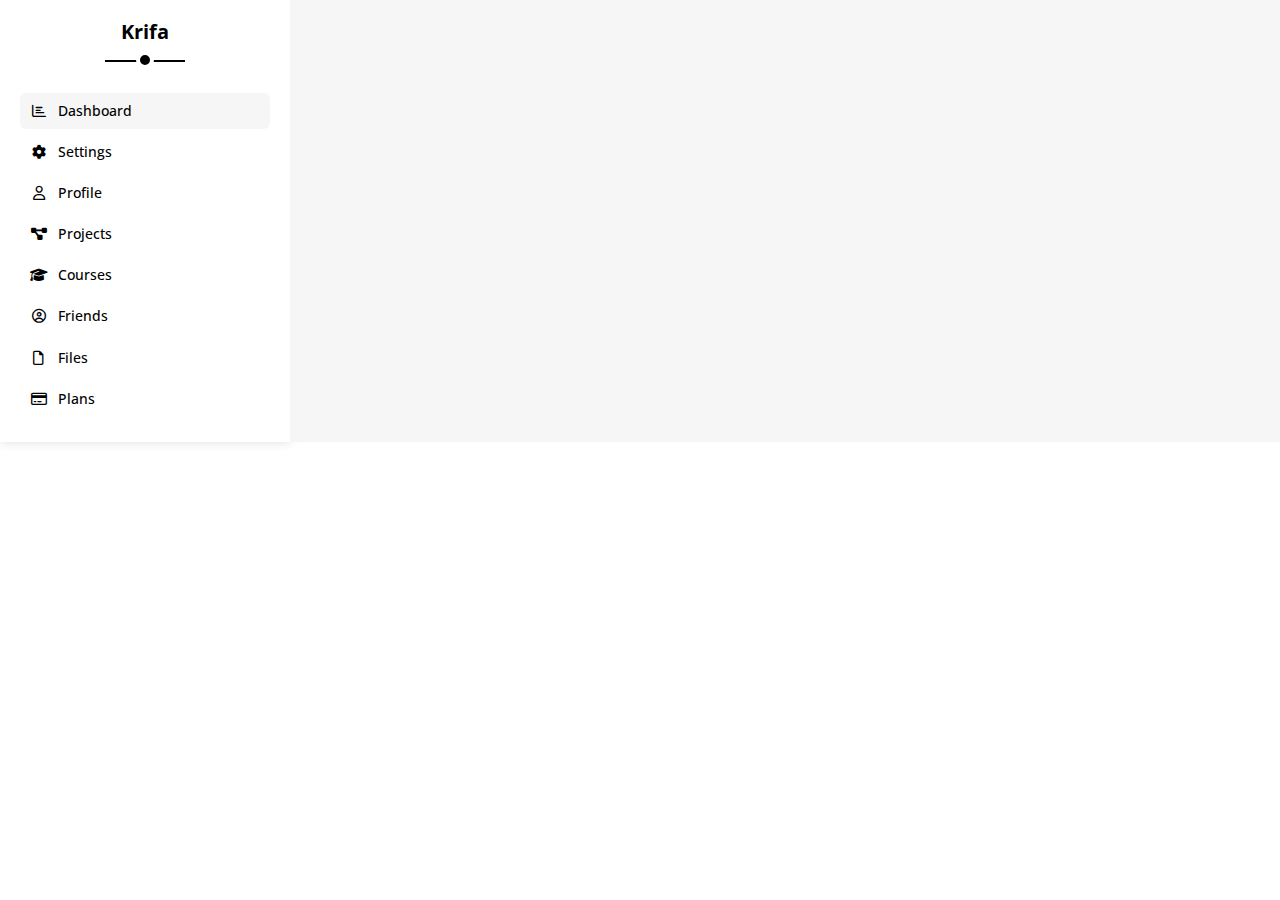
==== index.html @ f032ce1c "First section: sidebar" ====
<!DOCTYPE html>
<html lang="en">
  <head>
    <meta charset="UTF-8" />
    <meta name="viewport" content="width=device-width, initial-scale=1.0" />
    <title>Dashboard</title>
    <link rel="stylesheet" href="Styles/all.min.css" />
    <link rel="stylesheet" href="Styles/normalize.css" />
    <link rel="stylesheet" href="Styles/dashboard.css" />
    <link rel="preconnect" href="https://fonts.googleapis.com" />
    <link rel="preconnect" href="https://fonts.gstatic.com" crossorigin />
    <link
      href="https://fonts.googleapis.com/css2?family=Open+Sans:ital,wght@0,300..800;1,300..800&display=swap"
      rel="stylesheet"
    />
  </head>
  <body>
    <div class="page">
      <div class="sidebar">
        <h3 class="title">Krifa</h3>
        <div class="navbar">
          <a class="active" href="index.html">
            <i class="fa-regular fa-chart-bar fa-fw"></i
            ><span>Dashboard</span></a
          >
          <a href="settings.html"
            ><i class="fa-solid fa-gear fa-fw"></i><span>Settings</span></a
          >
          <a href="profile.html"
            ><i class="fa-regular fa-user fa-fw"></i><span>Profile</span></a
          >
          <a href="projects.html"
            ><i class="fa-solid fa-diagram-project fa-fw"></i
            ><span>Projects</span></a
          >
          <a href="courses.html"
            ><i class="fa-solid fa-graduation-cap fa-fw"></i
            ><span>Courses</span></a
          >
          <a href="friends.html"
            ><i class="fa-regular fa-circle-user fa-fw"></i
            ><span>Friends</span></a
          >
          <a href="plans.html"
            ><i class="fa-regular fa-file fa-fw"></i><span>Files</span></a
          >
          <a href="files.html"
            ><i class="fa-regular fa-credit-card fa-fw"></i
            ><span>Plans</span></a
          >
        </div>
      </div>
      <div class="content"></div>
    </div>
  </body>
</html>
---- Styles/dashboard.css ----
/* START GLOBAL RULES */
* {
  margin: 0;
  padding: 0;
}
body {
  font-family: "Open Sans", sans-serif;
}
ul,
li {
  list-style: none;
}
a {
  text-decoration: none;
}
:root {
  --clr-secondary: #888888;
  --clr-bg-light-blue: #f1f5f9;
  --clr-bg-light1-gray: #f6f6f6;
  --clr-bg-light2-gray: #eeeeee;
  --clr-main-blue: #0075ff;
  --clr-light-blue: #cce3ff;
  --clr-main-orange: #f59e0b;
  --clr-light-orange: #fdecce;
  --clr-main-red: #f44336;
  --clr-main-green: #22c55e;
  --clr-light-green: #d3f3df;
  --main-transition: 0.3s;
}
/* END GLOBAL RULES */
/* START PAGE SECTION */
.page {
  display: flex;
}
.page .sidebar {
  width: 250px;
  text-align: center;
  padding: 20px;
  box-shadow: 0 0 10px #ddd;
}
.page .content {
  flex: 1;
  background-color: var(--clr-bg-light1-gray);
}
/* start sidebar*/
.sidebar h3 {
  font-size: 20px;
  margin-bottom: 50px;
  font-weight: bold;
  position: relative;
}
.sidebar h3::before {
  content: "";
  position: absolute;
  top: 40px;
  left: 50%;
  transform: translateX(-50%);
  width: 80px;
  height: 1.5px;
  background-color: black;
}
.sidebar h3::after {
  content: "";
  position: absolute;
  top: 40px;
  left: 50%;
  height: 10px;
  width: 10px;
  transform: translate(-50%, -9px);
  background-color: black;
  border: solid white 4px;
  border-radius: 50%;
}
.sidebar .navbar a {
  display: block;
  padding: 10px;
  text-align: left;
  color: black;
  border-radius: 6px;
  font-weight: 500;
  font-size: 14px;
  margin-bottom: 5px;
  transition: var(--main-transition);
}
.sidebar .navbar a:hover {
  transition: var(--main-transition);
  background-color: var(--clr-bg-light1-gray);
}
.sidebar .navbar a i {
  margin-right: 10px;
}
.sidebar .navbar .active {
  background-color: var(--clr-bg-light1-gray);
}
@media only screen and (max-width: 768px) {
  .page .sidebar {
    width: 35px;
    padding: 10px;
  }
  .sidebar h3 {
    font-size: 13px;
    margin-bottom: 15px;
  }
  .sidebar .navbar a span {
    display: none;
  }
  .sidebar h3::before,
  .sidebar h3::after {
    display: none;
  }
  .sidebar .navbar a i {
    margin-right: 0px auto;
  }
}
/* end sidebar */
/* END PAGE SECTION */
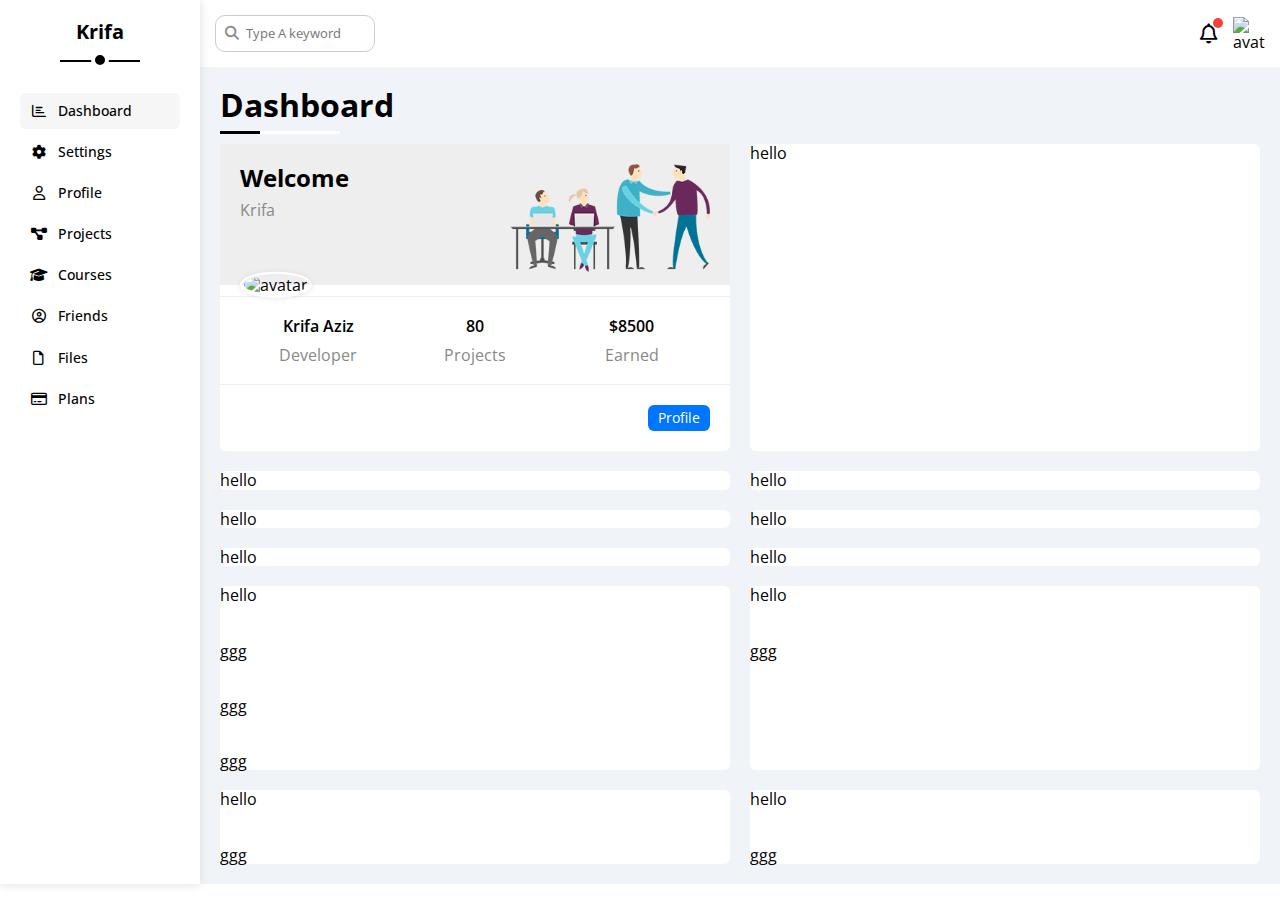
==== commit dff7f33c: "Welcome box" ====
--- a/index.html
+++ b/index.html
@@ -50,7 +50,84 @@
           >
         </div>
       </div>
-      <div class="content"></div>
+      <div class="content">
+        <div class="header">
+          <div class="search">
+            <input type="search" name="search" placeholder="Type A keyword" />
+          </div>
+          <div class="icons">
+            <div class="notification">
+              <i class="fa-regular fa-bell fa-lg"></i>
+            </div>
+            <img src="Assets/avatar.png" alt="avatar" />
+          </div>
+        </div>
+        <div class="main">
+          <h1>Dashboard</h1>
+          <div class="category">
+            <div class="box">
+              <div class="welcome">
+                <div class="text">
+                  <h2>Welcome</h2>
+                  <p>Krifa</p>
+                </div>
+                <div class="image">
+                  <img src="Assets/welcome.png" alt="image" />
+                </div>
+              </div>
+              <img class="user" src="Assets/avatar.png" alt="avatar" />
+              <div class="description">
+                <div class="name">
+                  <p>Krifa Aziz</p>
+                  <span>Developer</span>
+                </div>
+                <div class="projects">
+                  <p>80</p>
+                  <span>Projects</span>
+                </div>
+                <div class="price">
+                  <p>$8500</p>
+                  <span>Earned</span>
+                </div>
+              </div>
+              <div class="button">
+                <a href="profile.html">Profile</a>
+              </div>
+            </div>
+            <div class="box">hello</div>
+            <div class="box">hello</div>
+            <div class="box">hello</div>
+            <div class="box">hello</div>
+            <div class="box">hello</div>
+            <div class="box">hello</div>
+            <div class="box">hello</div>
+            <div class="box">
+              hello <br />
+              <br />
+              <br />ggg <br />
+              <br />
+              <br />ggg <br />
+              <br />
+              <br />ggg
+            </div>
+            <div class="box">
+              hello <br />
+              <br />
+              <br />ggg
+            </div>
+            <div class="box">
+              hello <br />
+              <br />
+              <br />ggg
+            </div>
+            <div class="box">
+              hello <br />
+              <br />
+              <br />ggg
+            </div>
+          </div>
+        </div>
+      </div>
     </div>
   </body>
 </html>
--- a/Styles/dashboard.css
+++ b/Styles/dashboard.css
@@ -2,6 +2,7 @@
 * {
   margin: 0;
   padding: 0;
+  box-sizing: border-box;
 }
 body {
   font-family: "Open Sans", sans-serif;
@@ -12,13 +13,17 @@
 }
 a {
   text-decoration: none;
+  transition: var(--main-transition);
 }
 :root {
+  --fa-style-family-classic: "Font Awesome 6 Free";
   --clr-secondary: #888888;
-  --clr-bg-light-blue: #f1f5f9;
+  --clr-bg-light-blue: #f0f4f9;
   --clr-bg-light1-gray: #f6f6f6;
   --clr-bg-light2-gray: #eeeeee;
+  --clr-bg-light3-gray: #ccc;
   --clr-main-blue: #0075ff;
+  --clr-alt-blue: #0d69d5;
   --clr-light-blue: #cce3ff;
   --clr-main-orange: #f59e0b;
   --clr-light-orange: #fdecce;
@@ -27,20 +32,31 @@
   --clr-light-green: #d3f3df;
   --main-transition: 0.3s;
 }
+::-webkit-scrollbar {
+  width: 15px;
+}
+::-webkit-scrollbar-track {
+  background-color: white;
+}
+::-webkit-scrollbar-thumb {
+  background-color: var(--clr-main-blue);
+}
+::-webkit-scrollbar-thumb:hover {
+  background-color: var(--clr-alt-blue);
+}
+
 /* END GLOBAL RULES */
 /* START PAGE SECTION */
 .page {
   display: flex;
 }
 .page .sidebar {
-  width: 250px;
+  width: 200px;
   text-align: center;
   padding: 20px;
   box-shadow: 0 0 10px #ddd;
-}
-.page .content {
-  flex: 1;
-  background-color: var(--clr-bg-light1-gray);
+  position: relative;
+  z-index: 10;
 }
 /* start sidebar*/
 .sidebar h3 {
@@ -94,7 +110,7 @@
 }
 @media only screen and (max-width: 768px) {
   .page .sidebar {
-    width: 35px;
+    width: 58px;
     padding: 10px;
   }
   .sidebar h3 {
@@ -113,4 +129,206 @@
   }
 }
 /* end sidebar */
+/* start content */
+.page .content {
+  flex: 1;
+  background-color: var(--clr-bg-light-blue);
+}
+/* start header */
+.content .header {
+  display: flex;
+  align-items: center;
+  justify-content: space-between;
+  padding: 15px;
+  background-color: white;
+}
+.content .header .search input {
+  padding: 10px 10px 10px 30px;
+  border-radius: 10px;
+  border: solid 1px var(--clr-bg-light3-gray);
+  outline: none;
+  width: 160px;
+  position: relative;
+  caret-color: var(--clr-secondary);
+  transition: width 0.3s;
+  font-size: 13px;
+}
+.content .header .search {
+  position: relative;
+}
+.content .header .search::before {
+  font-family: var(--fa-style-family-classic);
+  content: "\f002";
+  font-weight: 900;
+  font-size: 14px;
+  color: var(--clr-secondary);
+  position: absolute;
+  z-index: 1;
+  top: 50%;
+  transform: translateY(-50%);
+  left: 10px;
+}
+.content .header .search input:focus {
+  width: 200px;
+}
+.content .header .search input:focus::placeholder {
+  opacity: 0;
+}
+.content .header .icons {
+  display: flex;
+  align-items: center;
+  gap: 15px;
+}
+.content .header img {
+  max-width: 100%;
+  width: 32px;
+  height: 32px;
+  cursor: pointer;
+}
+.content .header .icons .notification {
+  position: relative;
+  cursor: pointer;
+}
+.content .header .icons .notification::before {
+  content: "";
+  position: absolute;
+  top: -6px;
+  right: -5px;
+  height: 10px;
+  width: 10px;
+  background-color: var(--clr-main-red);
+  border-radius: 50%;
+}
+/* end header */
+/* start main */
+.content .main {
+  padding: 20px;
+}
+.content .main h1 {
+  display: block;
+  font-size: 32px;
+  margin: 0px 0px 20px 0px;
+  position: relative;
+}
+.content .main h1::before,
+.content .main h1::after {
+  content: "";
+  position: absolute;
+  bottom: -10px;
+  left: 0;
+  height: 3px;
+}
+.content .main h1::before {
+  width: 120px;
+  background-color: white;
+}
+.content .main h1::after {
+  width: 40px;
+  background-color: black;
+}
+/* start category section */
+/* welcome box */
+.category {
+  display: grid;
+  grid-template-columns: repeat(auto-fill, minmax(450px, 1fr));
+  gap: 20px;
+}
+.category .box {
+  width: 100%;
+  border-radius: 6px;
+  background-color: white;
+}
+.category .box .welcome {
+  padding: 20px 20px 10px 20px;
+  display: flex;
+  justify-content: space-between;
+  background-color: var(--clr-bg-light2-gray);
+}
+.category .box .welcome .text h2 {
+  font-size: 24px;
+  margin-bottom: 10px;
+}
+.category .box .welcome .text p {
+  color: var(--clr-secondary);
+  margin-bottom: 16px;
+}
+.category .box .welcome .image img {
+  width: 200px;
+  max-width: 100%;
+}
+.category .box .user {
+  width: 64px;
+  padding: 2px;
+  box-shadow: 0 0 5px #ddd;
+  border: solid white 2px;
+  border-radius: 50%;
+  transform: translateY(-50%);
+  margin-left: 20px;
+}
+.category .box .description {
+  margin-top: -15px;
+  padding: 20px;
+  display: flex;
+  align-items: center;
+  border-top: solid 1px var(--clr-bg-light2-gray);
+  border-bottom: solid 1px var(--clr-bg-light2-gray);
+}
+.category .box .description div {
+  flex: 1;
+  text-align: center;
+  font-size: 16px;
+}
+.category .box .description div p {
+  font-weight: 600;
+}
+.category .box .description div span {
+  display: block;
+  margin-top: 10px;
+  color: var(--clr-secondary);
+}
+.category .box .button {
+  padding: 20px;
+}
+.category .box .button a {
+  display: block;
+  width: fit-content;
+  margin-left: auto;
+  color: white;
+  background-color: var(--clr-main-blue);
+  padding: 5px 10px;
+  border-radius: 6px;
+  font-size: 14px;
+}
+.category .box .button a:hover {
+  transition: var(--main-transition);
+  background-color: var(--clr-alt-blue);
+}
+@media (max-width: 768px) {
+  .content .main {
+    padding: 10px;
+  }
+  .category {
+    grid-template-columns: minmax(200px, 1fr);
+  }
+  .category .box .description {
+    flex-direction: column;
+    gap: 20px;
+  }
+  .category .box .user {
+    margin-left: 50%;
+    transform: translate(-50%, -50%);
+  }
+  .category .box .welcome .image {
+    display: none;
+  }
+  .category .box .welcome {
+    padding-bottom: 30px;
+    text-align: center;
+  }
+}
+/* welcome box */
+/* end category section */
+
+/* end main */
+/* end content */
 /* END PAGE SECTION */
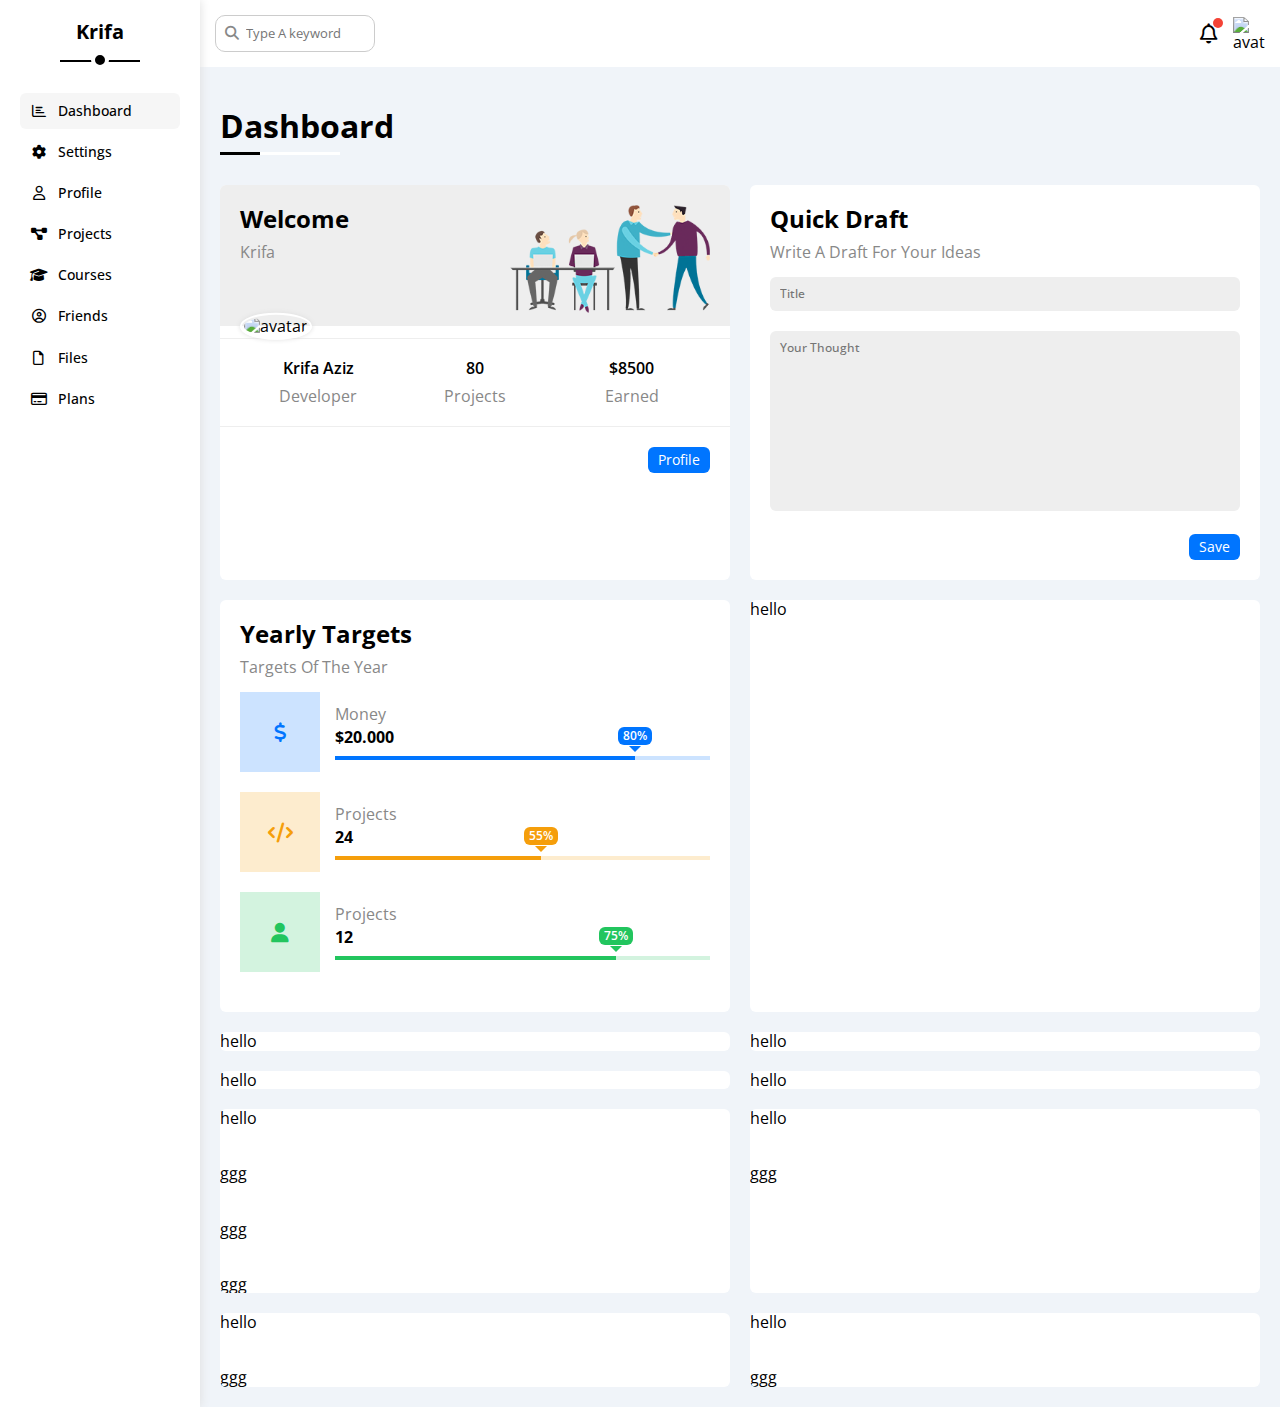
==== commit f825746f: "Targets box" ====
--- a/index.html
+++ b/index.html
@@ -68,8 +68,8 @@
             <div class="box">
               <div class="welcome">
                 <div class="text">
-                  <h2>Welcome</h2>
-                  <p>Krifa</p>
+                  <h2 class="title">Welcome</h2>
+                  <p class="under-title">Krifa</p>
                 </div>
                 <div class="image">
                   <img src="Assets/welcome.png" alt="image" />
@@ -94,8 +94,51 @@
                 <a href="profile.html">Profile</a>
               </div>
             </div>
-            <div class="box">hello</div>
-            <div class="box">hello</div>
+            <div class="draft">
+              <h2 class="title">Quick Draft</h2>
+              <p class="under-title">Write A Draft For Your Ideas</p>
+              <form>
+                <input type="text" name="title" placeholder="Title" />
+                <textarea name="Thought" placeholder="Your Thought"></textarea>
+              </form>
+              <div class="button">
+                <a href="#">Save</a>
+              </div>
+            </div>
+            <div class="targets">
+              <h2 class="title">Yearly Targets</h2>
+              <p class="under-title">Targets Of The Year</p>
+              <div class="money">
+                <i class="fa-solid fa-dollar-sign fa-lg c-blue"></i>
+                <div class="col">
+                  <span>Money</span>
+                  <p>$20.000</p>
+                  <div class="prog-holder">
+                    <div class="prog" style="width: 80%" prog-data="80%"></div>
+                  </div>
+                </div>
+              </div>
+              <div class="projects">
+                <i class="fa-solid fa-code fa-lg c-orange"></i>
+                <div class="col">
+                  <span>Projects</span>
+                  <p>24</p>
+                  <div class="prog-holder">
+                    <div class="prog" style="width: 55%" prog-data="55%"></div>
+                  </div>
+                </div>
+              </div>
+              <div class="team">
+                <i class="fa-solid fa-user fa-lg c-green"></i>
+                <div class="col">
+                  <span>Projects</span>
+                  <p>12</p>
+                  <div class="prog-holder">
+                    <div class="prog" style="width: 75%" prog-data="75%"></div>
+                  </div>
+                </div>
+              </div>
+            </div>
             <div class="box">hello</div>
             <div class="box">hello</div>
             <div class="box">hello</div>
--- a/Styles/dashboard.css
+++ b/Styles/dashboard.css
@@ -207,7 +207,7 @@
 .content .main h1 {
   display: block;
   font-size: 32px;
-  margin: 0px 0px 20px 0px;
+  margin-bottom: 40px;
   position: relative;
 }
 .content .main h1::before,
@@ -237,6 +237,7 @@
   width: 100%;
   border-radius: 6px;
   background-color: white;
+  overflow: hidden;
 }
 .category .box .welcome {
   padding: 20px 20px 10px 20px;
@@ -244,11 +245,11 @@
   justify-content: space-between;
   background-color: var(--clr-bg-light2-gray);
 }
-.category .box .welcome .text h2 {
+.title {
   font-size: 24px;
   margin-bottom: 10px;
 }
-.category .box .welcome .text p {
+.under-title {
   color: var(--clr-secondary);
   margin-bottom: 16px;
 }
@@ -286,10 +287,7 @@
   margin-top: 10px;
   color: var(--clr-secondary);
 }
-.category .box .button {
-  padding: 20px;
-}
-.category .box .button a {
+.button a {
   display: block;
   width: fit-content;
   margin-left: auto;
@@ -299,7 +297,10 @@
   border-radius: 6px;
   font-size: 14px;
 }
-.category .box .button a:hover {
+.category .box .button {
+  margin: 20px 20px 20px 0px;
+}
+.button a:hover {
   transition: var(--main-transition);
   background-color: var(--clr-alt-blue);
 }
@@ -327,8 +328,147 @@
   }
 }
 /* welcome box */
+/* draft box */
+.draft {
+  padding: 20px;
+  background-color: white;
+  border-radius: 6px;
+  overflow: hidden;
+}
+.draft input,
+.draft textarea {
+  width: 100%;
+  padding: 10px;
+  border: none;
+  margin-bottom: 20px;
+  outline: none;
+  background-color: var(--clr-bg-light2-gray);
+  border-radius: 6px;
+  caret-color: black;
+
+  font-size: 12px;
+  font-weight: 500;
+}
+.draft textarea {
+  resize: none;
+  min-height: 180px;
+}
+/* draft box */
+/* Target box */
+.targets {
+  padding: 20px;
+  background-color: white;
+  border-radius: 6px;
+}
+.targets .projects,
+.targets .team,
+.targets .money {
+  display: flex;
+  align-items: center;
+  gap: 15px;
+  margin-bottom: 20px;
+}
+.targets .col {
+  flex: 1;
+}
+.targets i {
+  display: inline-block;
+  color: var(--clr-main-blue);
+  background-color: var(--clr-light-blue);
+  height: 80px;
+  width: 80px;
+  display: flex;
+  justify-content: center;
+  align-items: center;
+  font-size: 20px;
+  font-weight: 600;
+}
+.targets .money i {
+  color: var(--clr-main-blue);
+  background-color: var(--clr-light-blue);
+}
+.targets .projects i {
+  color: var(--clr-main-orange);
+  background-color: var(--clr-light-orange);
+}
+.targets .team i {
+  color: var(--clr-main-green);
+  background-color: var(--clr-light-green);
+}
+.targets .col span {
+  color: var(--clr-secondary);
+}
+.targets .col p {
+  margin: 5px 0px 10px 0px;
+  font-weight: bold;
+}
+.targets .col .prog-holder {
+  width: 100%;
+  height: 4px;
+}
+.targets .money .col .prog-holder {
+  background-color: var(--clr-light-blue);
+}
+.targets .projects .col .prog-holder {
+  background-color: var(--clr-light-orange);
+}
+.targets .team .col .prog-holder {
+  background-color: var(--clr-light-green);
+}
+.targets .col .prog-holder .prog {
+  height: 4px;
+  position: relative;
+}
+.targets .money .col .prog-holder .prog {
+  background-color: var(--clr-main-blue);
+}
+.targets .projects .col .prog-holder .prog {
+  background-color: var(--clr-main-orange);
+}
+.targets .team .col .prog-holder .prog {
+  background-color: var(--clr-main-green);
+}
+.targets .col .prog-holder .prog::before {
+  content: attr(prog-data);
+  position: absolute;
+  padding: 2px 5px;
+  color: white;
+  top: -29px;
+  right: 0;
+  transform: translateX(50%);
+  border-radius: 6px;
+  font-size: 12px;
+  font-weight: 600;
+}
+.targets .money .col .prog-holder .prog::before {
+  background-color: var(--clr-main-blue);
+}
+.targets .projects .col .prog-holder .prog::before {
+  background-color: var(--clr-main-orange);
+}
+.targets .team .col .prog-holder .prog::before {
+  background-color: var(--clr-main-green);
+}
+.targets .col .prog-holder .prog::after {
+  content: "";
+  position: absolute;
+  border-style: solid;
+  border-width: 6px;
+  top: -10px;
+  right: 0;
+  transform: translateX(50%);
+}
+.targets .money .col .prog-holder .prog::after {
+  border-color: var(--clr-main-blue) transparent transparent transparent;
+}
+.targets .projects .col .prog-holder .prog::after {
+  border-color: var(--clr-main-orange) transparent transparent transparent;
+}
+.targets .team .col .prog-holder .prog::after {
+  border-color: var(--clr-main-green) transparent transparent transparent;
+}
+/* Target box */
 /* end category section */
-
 /* end main */
 /* end content */
 /* END PAGE SECTION */
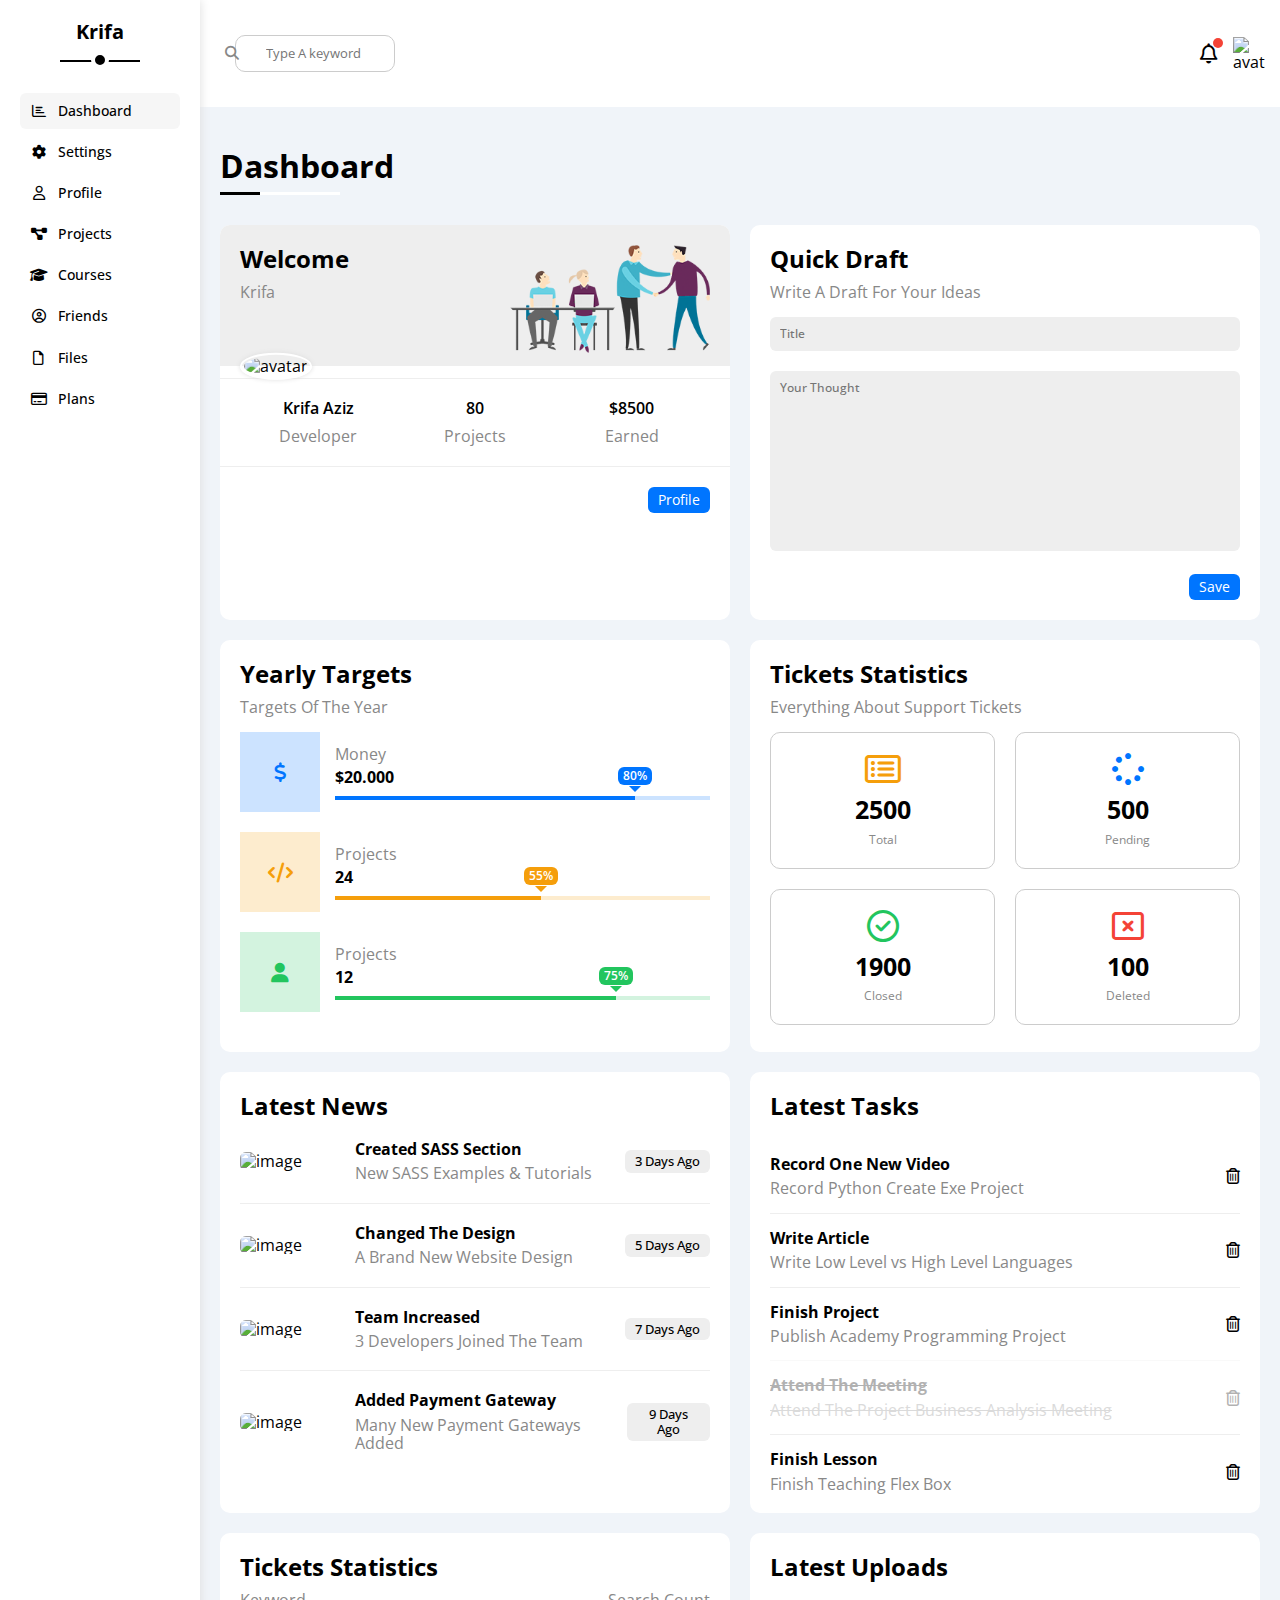
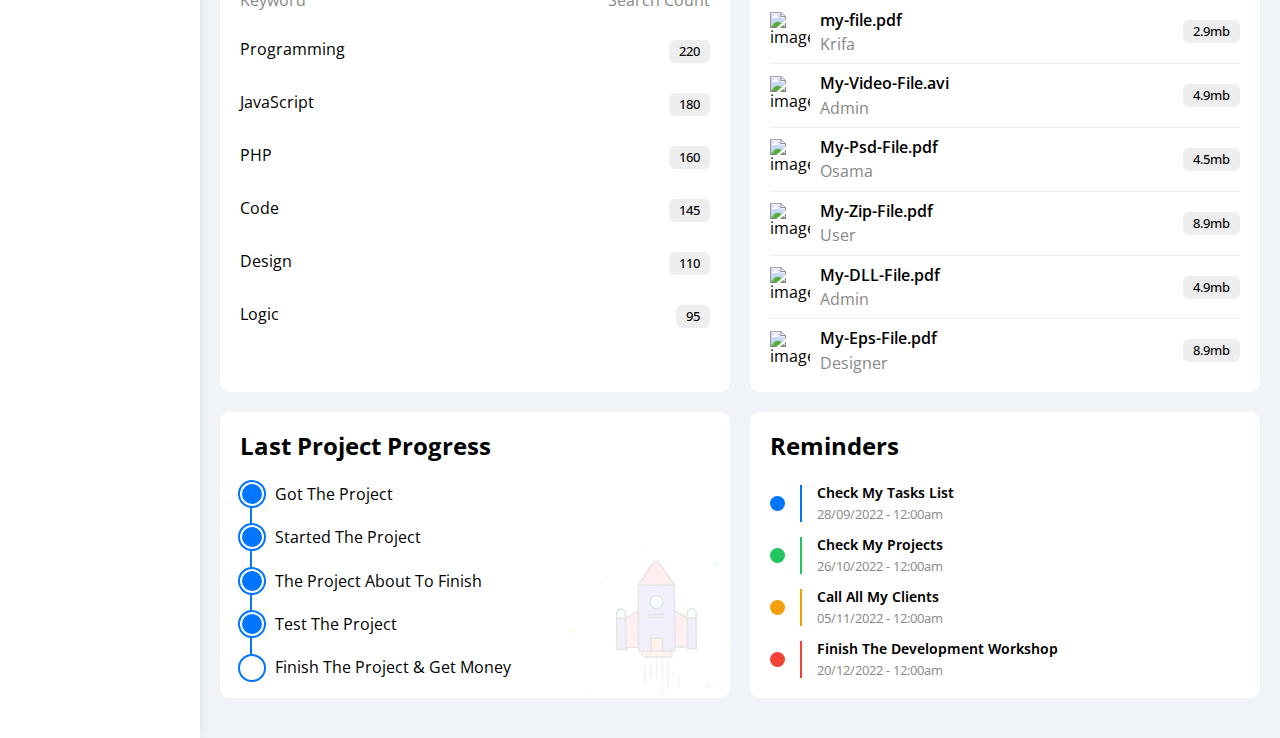
==== commit 850a17cd: "Progress & reminders boxs" ====
--- a/index.html
+++ b/index.html
@@ -139,35 +139,259 @@
                 </div>
               </div>
             </div>
-            <div class="box">hello</div>
-            <div class="box">hello</div>
-            <div class="box">hello</div>
-            <div class="box">hello</div>
-            <div class="box">hello</div>
-            <div class="box">
-              hello <br />
-              <br />
-              <br />ggg <br />
-              <br />
-              <br />ggg <br />
-              <br />
-              <br />ggg
-            </div>
-            <div class="box">
-              hello <br />
-              <br />
-              <br />ggg
-            </div>
-            <div class="box">
-              hello <br />
-              <br />
-              <br />ggg
-            </div>
-            <div class="box">
-              hello <br />
-              <br />
-              <br />ggg
-            </div>
+            <div class="tickets">
+              <h2 class="title">Tickets Statistics</h2>
+              <p class="under-title">Everything About Support Tickets</p>
+              <div class="statistic">
+                <div class="col">
+                  <i
+                    class="fa-regular fa-rectangle-list fa-2x mb-10 c-orange"
+                  ></i>
+                  <p>2500</p>
+                  <span>Total</span>
+                </div>
+                <div class="col">
+                  <i class="fa-solid fa-spinner fa-2x mb-10 c-blue"></i>
+                  <p>500</p>
+                  <span>Pending</span>
+                </div>
+                <div class="col">
+                  <i class="fa-regular fa-circle-check fa-2x mb-10 c-green"></i>
+                  <p>1900</p>
+                  <span>Closed</span>
+                </div>
+                <div class="col">
+                  <i
+                    class="fa-regular fa-rectangle-xmark fa-2x mb-10 c-red"
+                  ></i>
+                  <p>100</p>
+                  <span>Deleted</span>
+                </div>
+              </div>
+            </div>
+            <div class="news">
+              <h2 class="title">Latest News</h2>
+              <div class="col">
+                <img src="Assets/news-01.png" alt="image" />
+                <div class="info">
+                  <div class="text">
+                    <h3 class="semi-title">Created SASS Section</h3>
+                    <p class="under-title">New SASS Examples & Tutorials</p>
+                  </div>
+                  <div class="details">3 Days Ago</div>
+                </div>
+              </div>
+              <div class="col">
+                <img src="Assets/news-02.png" alt="image" />
+                <div class="info">
+                  <div class="text">
+                    <h3 class="semi-title">Changed The Design</h3>
+                    <p class="under-title">A Brand New Website Design</p>
+                  </div>
+                  <div class="details">5 Days Ago</div>
+                </div>
+              </div>
+              <div class="col">
+                <img src="Assets/news-03.png" alt="image" />
+                <div class="info">
+                  <div class="text">
+                    <h3 class="semi-title">Team Increased</h3>
+                    <p class="under-title">3 Developers Joined The Team</p>
+                  </div>
+                  <div class="details">7 Days Ago</div>
+                </div>
+              </div>
+              <div class="col">
+                <img src="Assets/news-04.png" alt="image" />
+                <div class="info">
+                  <div class="text">
+                    <h3 class="semi-title">Added Payment Gateway</h3>
+                    <p class="under-title">Many New Payment Gateways Added</p>
+                  </div>
+                  <div class="details">9 Days Ago</div>
+                </div>
+              </div>
+            </div>
+            <div class="tasks">
+              <h2 class="title">Latest Tasks</h2>
+              <div class="col">
+                <div class="text">
+                  <h3 class="semi-title">Record One New Video</h3>
+                  <p class="under-title">Record Python Create Exe Project</p>
+                </div>
+                <i class="fa-regular fa-trash-can delete"></i>
+              </div>
+              <div class="col">
+                <div class="text">
+                  <h3 class="semi-title">Write Article</h3>
+                  <p class="under-title">
+                    Write Low Level vs High Level Languages
+                  </p>
+                </div>
+                <i class="fa-regular fa-trash-can delete"></i>
+              </div>
+              <div class="col">
+                <div class="text">
+                  <h3 class="semi-title">Finish Project</h3>
+                  <p class="under-title">Publish Academy Programming Project</p>
+                </div>
+                <i class="fa-regular fa-trash-can delete"></i>
+              </div>
+              <div class="col">
+                <div class="text">
+                  <h3 class="semi-title">Attend The Meeting</h3>
+                  <p class="under-title">
+                    Attend The Project Business Analysis Meeting
+                  </p>
+                </div>
+                <i class="fa-regular fa-trash-can delete"></i>
+              </div>
+              <div class="col">
+                <div class="text">
+                  <h3 class="semi-title">Finish Lesson</h3>
+                  <p class="under-title">Finish Teaching Flex Box</p>
+                </div>
+                <i class="fa-regular fa-trash-can delete"></i>
+              </div>
+            </div>
+            <div class="search">
+              <h2 class="title">Tickets Statistics</h2>
+              <div class="text">
+                <p class="under-title">Keyword</p>
+                <p class="under-title">Search Count</p>
+              </div>
+              <div class="col">
+                <p>Programming</p>
+                <div class="details">220</div>
+              </div>
+              <div class="col">
+                <p>JavaScript</p>
+                <div class="details">180</div>
+              </div>
+              <div class="col">
+                <p>PHP</p>
+                <div class="details">160</div>
+              </div>
+              <div class="col">
+                <p>Code</p>
+                <div class="details">145</div>
+              </div>
+              <div class="col">
+                <p>Design</p>
+                <div class="details">110</div>
+              </div>
+              <div class="col">
+                <p>Logic</p>
+                <div class="details">95</div>
+              </div>
+            </div>
+            <div class="uploads">
+              <h2 class="title">Latest Uploads</h2>
+              <div class="col">
+                <img src="Assets/pdf.svg" alt="image" />
+                <div class="info">
+                  <div class="text">
+                    <h3 class="semi-title">my-file.pdf</h3>
+                    <p class="under-title">Krifa</p>
+                  </div>
+                  <div class="details">2.9mb</div>
+                </div>
+              </div>
+              <div class="col">
+                <img src="Assets/avi.svg" alt="image" />
+                <div class="info">
+                  <div class="text">
+                    <h3 class="semi-title">My-Video-File.avi</h3>
+                    <p class="under-title">Admin</p>
+                  </div>
+                  <div class="details">4.9mb</div>
+                </div>
+              </div>
+              <div class="col">
+                <img src="Assets/psd.svg" alt="image" />
+                <div class="info">
+                  <div class="text">
+                    <h3 class="semi-title">My-Psd-File.pdf</h3>
+                    <p class="under-title">Osama</p>
+                  </div>
+                  <div class="details">4.5mb</div>
+                </div>
+              </div>
+              <div class="col">
+                <img src="Assets/zip.svg" alt="image" />
+                <div class="info">
+                  <div class="text">
+                    <h3 class="semi-title">My-Zip-File.pdf</h3>
+                    <p class="under-title">User</p>
+                  </div>
+                  <div class="details">8.9mb</div>
+                </div>
+              </div>
+              <div class="col">
+                <img src="Assets/dll.svg" alt="image" />
+                <div class="info">
+                  <div class="text">
+                    <h3 class="semi-title">My-DLL-File.pdf</h3>
+                    <p class="under-title">Admin</p>
+                  </div>
+                  <div class="details">4.9mb</div>
+                </div>
+              </div>
+              <div class="col">
+                <img src="Assets/eps.svg" alt="image" />
+                <div class="info">
+                  <div class="text">
+                    <h3 class="semi-title">My-Eps-File.pdf</h3>
+                    <p class="under-title">Designer</p>
+                  </div>
+                  <div class="details">8.9mb</div>
+                </div>
+              </div>
+            </div>
+            <div class="progress">
+              <h2 class="title">Last Project Progress</h2>
+              <img src="Assets/project.png" alt="bg-image" />
+              <ul>
+                <li>Got The Project</li>
+                <li>Started The Project</li>
+                <li>The Project About To Finish</li>
+                <li>Test The Project</li>
+                <li>Finish The Project & Get Money</li>
+              </ul>
+            </div>
+            <div class="reminders">
+              <h2 class="title">Reminders</h2>
+              <div class="col">
+                <span></span>
+                <div class="text">
+                  <h3 class="semi-title">Check My Tasks List</h3>
+                  <p class="under-title">28/09/2022 - 12:00am</p>
+                </div>
+              </div>
+              <div class="col">
+                <span></span>
+                <div class="text">
+                  <h3 class="semi-title">Check My Projects</h3>
+                  <p class="under-title">26/10/2022 - 12:00am</p>
+                </div>
+              </div>
+              <div class="col">
+                <span></span>
+                <div class="text">
+                  <h3 class="semi-title">Call All My Clients</h3>
+                  <p class="under-title">05/11/2022 - 12:00am</p>
+                </div>
+              </div>
+              <div class="col">
+                <span></span>
+                <div class="text">
+                  <h3 class="semi-title">Finish The Development Workshop</h3>
+                  <p class="under-title">20/12/2022 - 12:00am</p>
+                </div>
+              </div>
+            </div>
+            <div class="box"></div>
+            <div class="box"></div>
           </div>
         </div>
       </div>
--- a/Styles/dashboard.css
+++ b/Styles/dashboard.css
@@ -235,7 +235,7 @@
 }
 .category .box {
   width: 100%;
-  border-radius: 6px;
+  border-radius: 10px;
   background-color: white;
   overflow: hidden;
 }
@@ -332,7 +332,7 @@
 .draft {
   padding: 20px;
   background-color: white;
-  border-radius: 6px;
+  border-radius: 10px;
   overflow: hidden;
 }
 .draft input,
@@ -345,7 +345,6 @@
   background-color: var(--clr-bg-light2-gray);
   border-radius: 6px;
   caret-color: black;
-
   font-size: 12px;
   font-weight: 500;
 }
@@ -358,7 +357,7 @@
 .targets {
   padding: 20px;
   background-color: white;
-  border-radius: 6px;
+  border-radius: 10px;
 }
 .targets .projects,
 .targets .team,
@@ -468,6 +467,330 @@
   border-color: var(--clr-main-green) transparent transparent transparent;
 }
 /* Target box */
+/* tickets statistic */
+.tickets {
+  border-radius: 10px;
+  background-color: white;
+  padding: 20px;
+}
+.tickets .statistic {
+  display: flex;
+  align-items: center;
+  flex-wrap: wrap;
+  gap: 20px;
+}
+.tickets .statistic .col {
+  text-align: center;
+  border: solid 1px var(--clr-bg-light3-gray);
+  padding: 20px;
+  border-radius: 10px;
+  flex-basis: calc(50% - 10px);
+}
+.tickets .statistic .col:nth-of-type(1) i {
+  color: var(--clr-main-orange);
+}
+.tickets .statistic .col:nth-of-type(2) i {
+  color: var(--clr-main-blue);
+}
+.tickets .statistic .col:nth-of-type(3) i {
+  color: var(--clr-main-green);
+}
+.tickets .statistic .col:nth-of-type(4) i {
+  color: var(--clr-main-red);
+}
+.tickets .statistic .col p {
+  font-size: 25px;
+  font-weight: bold;
+  margin: 10px 0px 5px 0px;
+}
+.tickets .statistic .col span {
+  color: var(--clr-secondary);
+  font-size: 12px;
+}
+/* tickets statistic */
+/* news */
+.news {
+  padding: 20px;
+  background-color: white;
+  border-radius: 10px;
+}
+.news .title {
+  margin-bottom: 20px;
+}
+.news .col {
+  display: flex;
+  align-items: center;
+  padding-top: 20px;
+  margin-top: 20px;
+}
+.news .col:nth-of-type(1) {
+  padding-top: 0px;
+}
+.news .col:not(:nth-of-type(1)) {
+  border-top: solid 1px var(--clr-bg-light2-gray);
+}
+.news .col img {
+  width: 100px;
+  max-width: 100%;
+  border-radius: 6px;
+  margin-right: 15px;
+}
+.news .col .info {
+  flex: 1;
+  display: flex;
+  justify-content: space-between;
+  align-items: center;
+}
+.news .col .info .under-title {
+  margin-bottom: 0px;
+}
+.semi-title {
+  font-size: 16px;
+  margin-bottom: 6px;
+  font-weight: 700;
+}
+.details {
+  padding: 4px 10px;
+  background-color: var(--clr-bg-light2-gray);
+  font-size: 13px;
+  font-weight: 500;
+  border-radius: 6px;
+  text-align: center;
+}
+@media (max-width: 768px) {
+  .news .col {
+    flex-direction: column;
+    text-align: center;
+    gap: 15px;
+  }
+  .news .col .info {
+    flex-direction: column;
+    gap: 15px;
+  }
+}
+/* news */
+/* tasks */
+.tasks {
+  padding: 20px;
+  background-color: white;
+  border-radius: 10px;
+}
+.tasks .title {
+  margin-bottom: 20px;
+}
+.tasks .col {
+  padding-top: 15px;
+  margin-top: 15px;
+  display: flex;
+  align-items: center;
+}
+.tasks .text {
+  flex: 1;
+}
+.tasks .text .under-title {
+  margin-bottom: 0px;
+}
+.tasks .col:not(:nth-of-type(1)) {
+  border-top: solid 1px var(--clr-bg-light2-gray);
+}
+.tasks i {
+  transition: var(--main-transition);
+  cursor: pointer;
+}
+.tasks i:hover {
+  color: var(--clr-main-red);
+  transition: var(--main-transition);
+}
+.tasks .col:nth-of-type(4) {
+  opacity: 0.3;
+}
+.tasks .col:nth-of-type(4) h3,
+.tasks .col:nth-of-type(4) p {
+  text-decoration: line-through;
+}
+/* tasks */
+/* search */
+.search {
+  padding: 20px;
+  background-color: white;
+  border-radius: 10px;
+}
+.search.title {
+  margin-bottom: 20px;
+}
+.search .text {
+  display: flex;
+  justify-content: space-between;
+}
+.search .col {
+  display: flex;
+  justify-content: space-between;
+  padding: 15px 0px;
+}
+/* search */
+/* uploads */
+.uploads {
+  padding: 20px;
+  background-color: white;
+  border-radius: 10px;
+}
+.uploads .title {
+  margin-bottom: 20px;
+}
+.uploads .col {
+  display: flex;
+  align-items: center;
+  padding-top: 10px;
+  margin-top: 10px;
+}
+.uploads .col:not(:nth-of-type(1)) {
+  border-top: solid 1px var(--clr-bg-light2-gray);
+}
+.uploads .col .info {
+  flex: 1;
+  display: flex;
+  justify-content: space-between;
+  align-items: center;
+}
+.uploads .col .info .text {
+  flex: 1;
+}
+.uploads .col .info .text .semi-title {
+  font-weight: 600;
+}
+.uploads .col .info .text .under-title {
+  margin: 0;
+}
+.uploads .col .info .text .semi-title {
+  height: fit-content;
+}
+.uploads .col img {
+  width: 40px;
+  height: 40px;
+  margin-right: 10px;
+}
+/* uploads */
+/* progress */
+.progress {
+  padding: 20px;
+  background-color: white;
+  border-radius: 10px;
+  position: relative;
+}
+.progress .title {
+  margin-bottom: 20px;
+}
+.progress img {
+  position: absolute;
+  bottom: 0;
+  right: 0;
+  width: 160px;
+  opacity: 0.1;
+}
+.progress ul li {
+  margin-top: 25px;
+  padding-left: 35px;
+  position: relative;
+}
+.progress ul li::before {
+  content: "";
+  position: absolute;
+  height: 20px;
+  width: 20px;
+  border-radius: 50%;
+  background-color: var(--clr-main-blue);
+  left: 0;
+  top: 50%;
+  transform: translateY(-50%);
+  border: solid white 2px;
+  outline: 2px var(--clr-main-blue) solid;
+}
+.progress ul li:last-child:before {
+  background-color: white;
+}
+.progress ul li:nth-of-type(4):before {
+  animation: flash infinite 2s;
+}
+@keyframes flash {
+  50% {
+    background-color: white;
+  }
+}
+.progress ul {
+  position: relative;
+}
+.progress ul::before {
+  content: "";
+  position: absolute;
+  width: 90%;
+  height: 100%;
+  top: 0;
+  left: 10px;
+  border-left: solid var(--clr-main-blue) 2px;
+}
+@media (max-width: 768px) {
+  .progress img {
+    display: none;
+  }
+}
+/* progress */
+/* reminders */
+.reminders {
+  padding: 20px;
+  background-color: white;
+  border-radius: 10px;
+}
+.reminders .title {
+  margin-bottom: 25px;
+}
+.reminders .col {
+  display: flex;
+  align-items: center;
+  margin-top: 15px;
+}
+.reminders .col span {
+  display: block;
+  width: 15px;
+  height: 15px;
+  border-radius: 50%;
+  margin-right: 15px;
+}
+.reminders .col:nth-of-type(1) span {
+  background-color: var(--clr-main-blue);
+}
+.reminders .col:nth-of-type(2) span {
+  background-color: var(--clr-main-green);
+}
+.reminders .col:nth-of-type(3) span {
+  background-color: var(--clr-main-orange);
+}
+.reminders .col:nth-of-type(4) span {
+  background-color: var(--clr-main-red);
+}
+.reminders .col .text p {
+  margin: 0;
+  font-size: 13px;
+}
+.reminders .col .text h3 {
+  font-size: 14px;
+  font-weight: 650;
+}
+.reminders .col .text {
+  padding-left: 15px;
+}
+.reminders .col:nth-of-type(1) .text {
+  border-left: solid 2px var(--clr-main-blue);
+}
+.reminders .col:nth-of-type(2) .text {
+  border-left: solid 2px var(--clr-main-green);
+}
+.reminders .col:nth-of-type(3) .text {
+  border-left: solid 2px var(--clr-main-orange);
+}
+.reminders .col:nth-of-type(4) .text {
+  border-left: solid 2px var(--clr-main-red);
+}
+/* reminders */
 /* end category section */
 /* end main */
 /* end content */
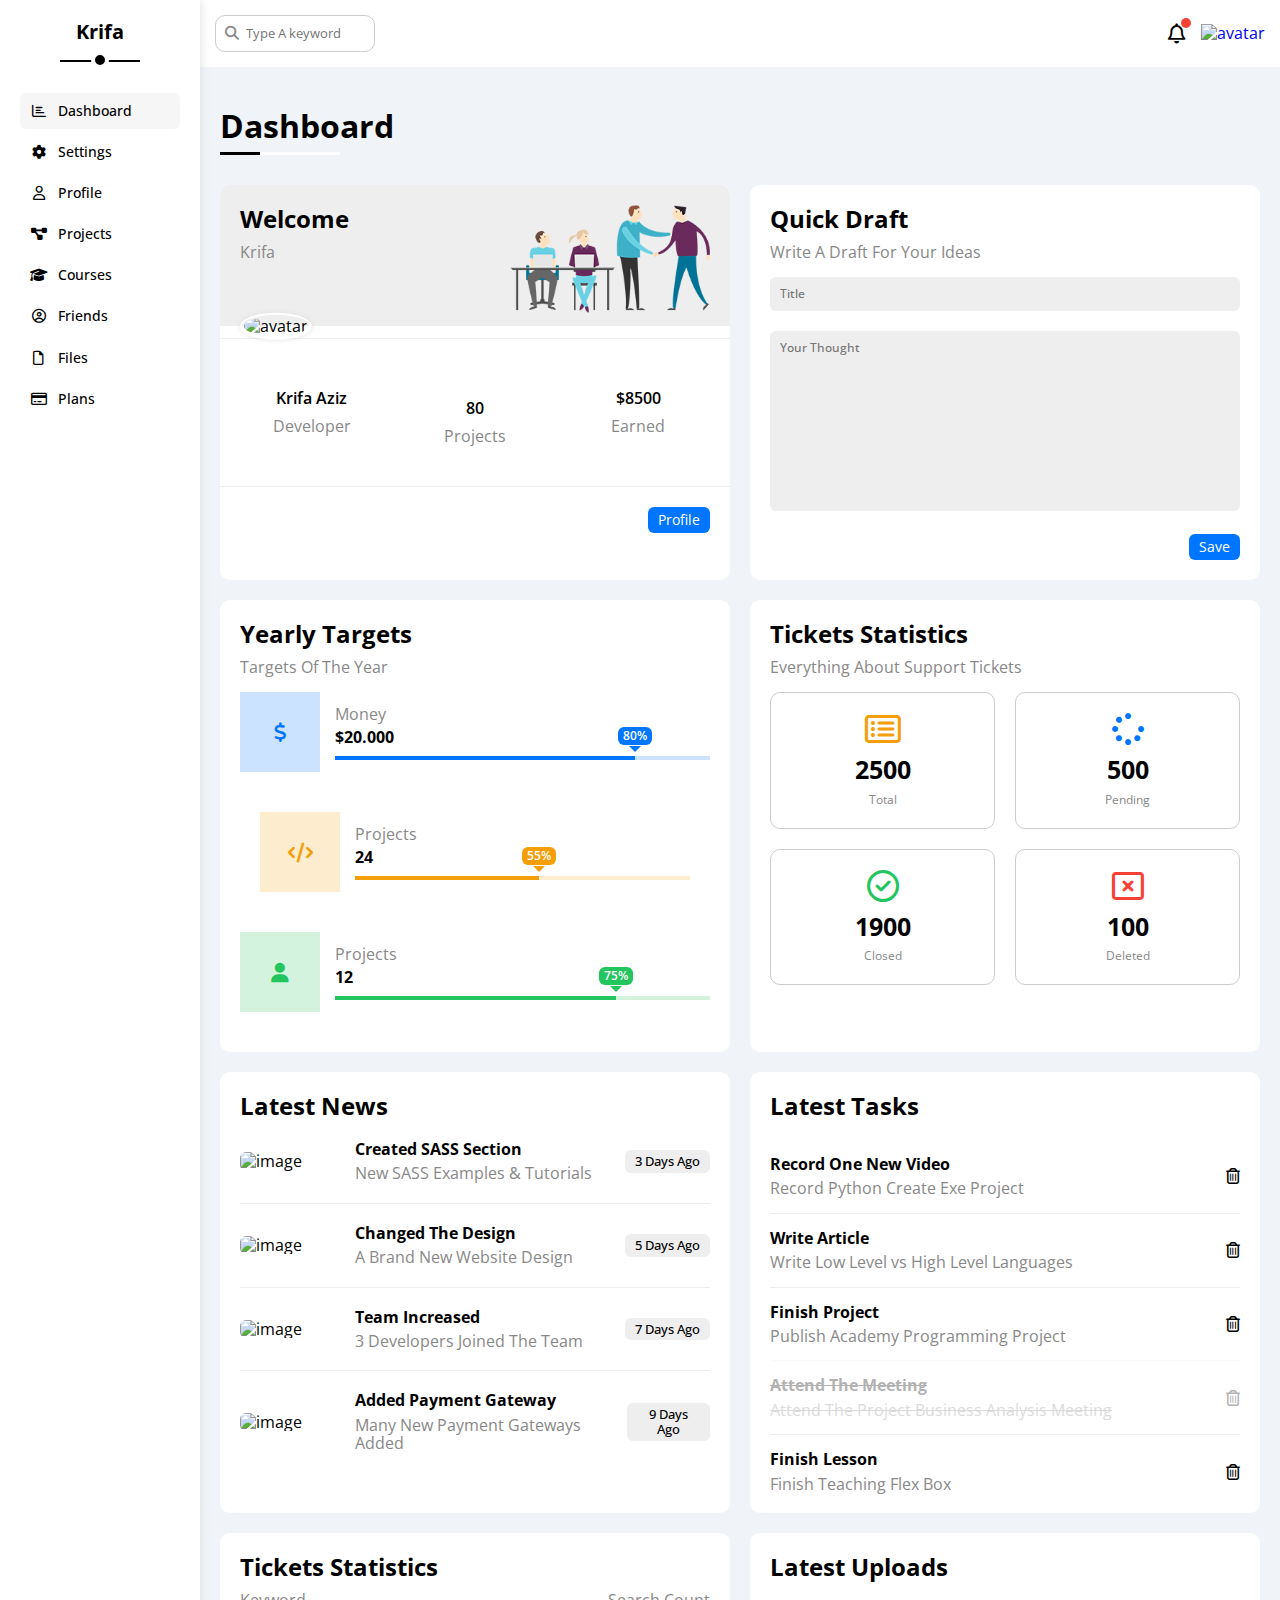
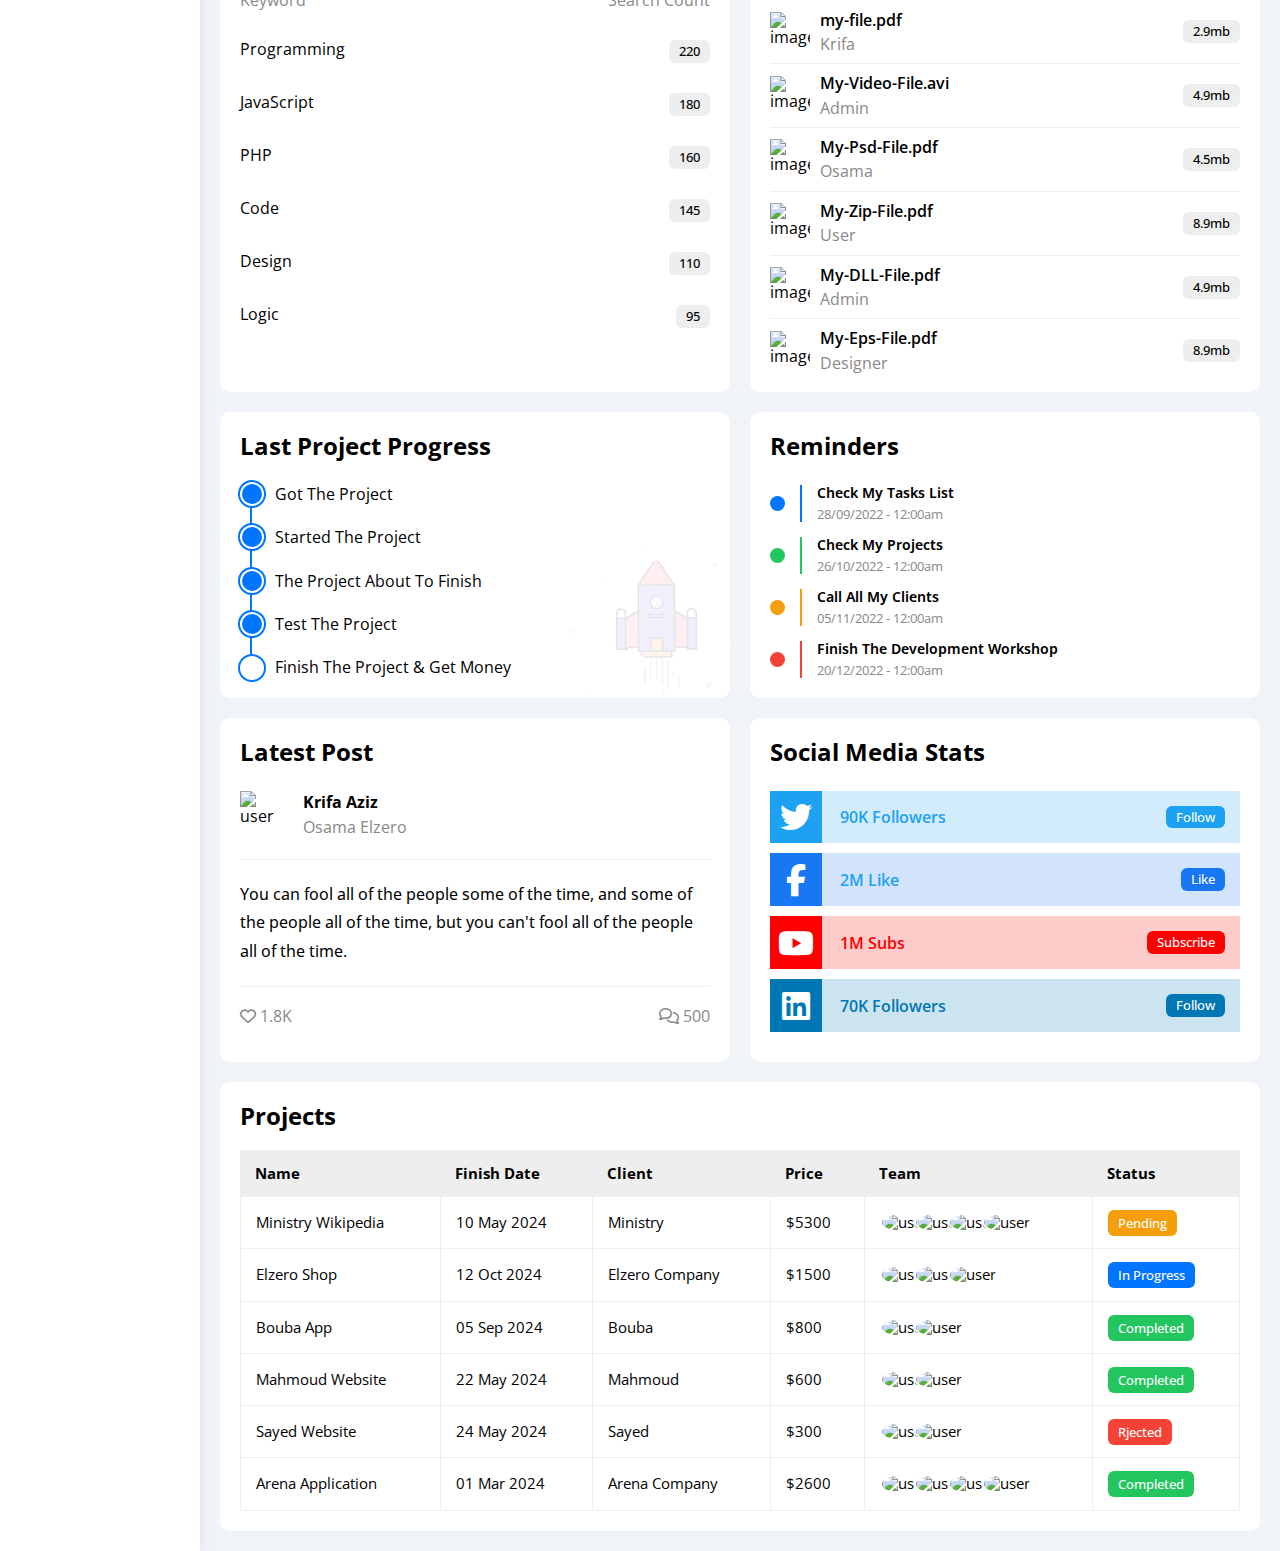
==== commit 98aa71f1: "Fix sidebar icon issue" ====
--- a/index.html
+++ b/index.html
@@ -41,12 +41,11 @@
             ><i class="fa-regular fa-circle-user fa-fw"></i
             ><span>Friends</span></a
           >
-          <a href="plans.html"
-            ><i class="fa-regular fa-file fa-fw"></i><span>Files</span></a
-          >
-          <a href="files.html"
-            ><i class="fa-regular fa-credit-card fa-fw"></i
-            ><span>Plans</span></a
+          <a href="files.html">
+            <i class="fa-regular fa-file fa-fw"></i><span>Files</span></a
+          >
+          <a href="plans.html">
+            <i class="fa-regular fa-credit-card fa-fw"></i><span>Plans</span></a
           >
         </div>
       </div>
@@ -59,7 +58,9 @@
             <div class="notification">
               <i class="fa-regular fa-bell fa-lg"></i>
             </div>
-            <img src="Assets/avatar.png" alt="avatar" />
+            <a href="profile.html"
+              ><img src="Assets/avatar.png" alt="avatar"
+            /></a>
           </div>
         </div>
         <div class="main">
@@ -390,8 +391,146 @@
                 </div>
               </div>
             </div>
-            <div class="box"></div>
-            <div class="box"></div>
+            <div class="post">
+              <h2 class="title">Latest Post</h2>
+              <div class="user">
+                <img src="Assets/avatar.png" alt="user" />
+                <div class="text">
+                  <h3 class="semi-title">Krifa Aziz</h3>
+                  <p class="under-title">Osama Elzero</p>
+                </div>
+              </div>
+              <div class="description">
+                <p>
+                  You can fool all of the people some of the time, and some of
+                  the people all of the time, but you can't fool all of the
+                  people all of the time.
+                </p>
+              </div>
+              <div class="social-iter">
+                <div class="likes">
+                  <i class="fa-regular fa-heart"></i>
+                  <span>1.8K</span>
+                </div>
+                <div class="comments">
+                  <i class="fa-regular fa-comments"></i>
+                  <span>500</span>
+                </div>
+              </div>
+            </div>
+            <div class="social-media">
+              <h2 class="title">Social Media Stats</h2>
+              <div class="twitter">
+                <i class="fa-brands fa-twitter"></i>
+                <span>90K Followers </span>
+                <a class="details" href="#">Follow</a>
+              </div>
+              <div class="facebook">
+                <i class="fa-brands fa-facebook-f"></i>
+                <span>2M Like </span><a class="details" href="#">Like</a>
+              </div>
+              <div class="youtube">
+                <i class="fa-brands fa-youtube"></i>
+                <span>1M Subs </span><a class="details" href="#">Subscribe</a>
+              </div>
+              <div class="linkedin">
+                <i class="fa-brands fa-linkedin"></i>
+                <span>70K Followers </span
+                ><a class="details" href="#">Follow</a>
+              </div>
+            </div>
+          </div>
+          <div class="projects">
+            <h2 class="title">Projects</h2>
+            <div class="responsive-table" style="overflow-x: auto">
+              <table>
+                <thead>
+                  <tr>
+                    <th>Name</th>
+                    <th>Finish Date</th>
+                    <th>Client</th>
+                    <th>Price</th>
+                    <th>Team</th>
+                    <th>Status</th>
+                  </tr>
+                </thead>
+                <tbody>
+                  <tr>
+                    <td>Ministry Wikipedia</td>
+                    <td>10 May 2024</td>
+                    <td>Ministry</td>
+                    <td>$5300</td>
+                    <td>
+                      <img src="Assets/team-01.png" alt="user" />
+                      <img src="Assets/team-02.png" alt="user" />
+                      <img src="Assets/team-03.png" alt="user" />
+                      <img src="Assets/team-05.png" alt="user" />
+                    </td>
+                    <td><span class="details pending">Pending</span></td>
+                  </tr>
+                  <tr>
+                    <td>Elzero Shop</td>
+                    <td>12 Oct 2024</td>
+                    <td>Elzero Company</td>
+                    <td>$1500</td>
+                    <td>
+                      <img src="Assets/team-01.png" alt="user" />
+                      <img src="Assets/team-02.png" alt="user" />
+                      <img src="Assets/team-05.png" alt="user" />
+                    </td>
+                    <td>
+                      <span class="details in-progress">In Progress</span>
+                    </td>
+                  </tr>
+                  <tr>
+                    <td>Bouba App</td>
+                    <td>05 Sep 2024</td>
+                    <td>Bouba</td>
+                    <td>$800</td>
+                    <td>
+                      <img src="Assets/team-02.png" alt="user" />
+                      <img src="Assets/team-03.png" alt="user" />
+                    </td>
+                    <td><span class="details completed">Completed</span></td>
+                  </tr>
+                  <tr>
+                    <td>Mahmoud Website</td>
+                    <td>22 May 2024</td>
+                    <td>Mahmoud</td>
+                    <td>$600</td>
+                    <td>
+                      <img src="Assets/team-01.png" alt="user" />
+                      <img src="Assets/team-02.png" alt="user" />
+                    </td>
+                    <td><span class="details completed">Completed</span></td>
+                  </tr>
+                  <tr>
+                    <td>Sayed Website</td>
+                    <td>24 May 2024</td>
+                    <td>Sayed</td>
+                    <td>$300</td>
+                    <td>
+                      <img src="Assets/team-01.png" alt="user" />
+                      <img src="Assets/team-03.png" alt="user" />
+                    </td>
+                    <td><span class="details rejected">Rjected</span></td>
+                  </tr>
+                  <tr>
+                    <td>Arena Application</td>
+                    <td>01 Mar 2024</td>
+                    <td>Arena Company</td>
+                    <td>$2600</td>
+                    <td>
+                      <img src="Assets/team-01.png" alt="user" />
+                      <img src="Assets/team-02.png" alt="user" />
+                      <img src="Assets/team-03.png" alt="user" />
+                      <img src="Assets/team-04.png" alt="user" />
+                    </td>
+                    <td><span class="details completed">Completed</span></td>
+                  </tr>
+                </tbody>
+              </table>
+            </div>
           </div>
         </div>
       </div>
--- a/Styles/dashboard.css
+++ b/Styles/dashboard.css
@@ -133,6 +133,7 @@
 .page .content {
   flex: 1;
   background-color: var(--clr-bg-light-blue);
+  overflow: hidden;
 }
 /* start header */
 .content .header {
@@ -155,6 +156,7 @@
 }
 .content .header .search {
   position: relative;
+  padding: 0;
 }
 .content .header .search::before {
   font-family: var(--fa-style-family-classic);
@@ -791,6 +793,196 @@
   border-left: solid 2px var(--clr-main-red);
 }
 /* reminders */
+/* post */
+.post {
+  padding: 20px;
+  background-color: white;
+  border-radius: 10px;
+}
+.post .title {
+  margin-bottom: 25px;
+}
+.post .user {
+  display: flex;
+  align-items: center;
+}
+.post .user img {
+  width: 48px;
+  height: 48px;
+  margin-right: 15px;
+}
+.post .user p {
+  margin: 0;
+}
+.post .description {
+  margin: 20px 0px;
+  padding: 20px 0px;
+  border-top: solid 1px var(--clr-bg-light2-gray);
+  border-bottom: solid 1px var(--clr-bg-light2-gray);
+}
+.post .description p {
+  font-size: 16px;
+  line-height: 1.8;
+  font-weight: 450;
+}
+@media (max-width: 768px) {
+  .post .description p {
+    text-align: center;
+  }
+}
+.post .social-iter {
+  display: flex;
+  justify-content: space-between;
+  align-items: center;
+  color: var(--clr-secondary);
+}
+/* post */
+/* social media */
+.social-media {
+  padding: 20px;
+  background-color: white;
+  border-radius: 10px;
+}
+.social-media .title {
+  margin-bottom: 25px;
+}
+.social-media .twitter,
+.social-media .facebook,
+.social-media .youtube,
+.social-media .linkedin {
+  margin-bottom: 10px;
+  padding: 15px 15px 15px 70px;
+  display: flex;
+  align-items: center;
+  justify-content: space-between;
+  position: relative;
+}
+.social-media span {
+  font-weight: 600;
+}
+.social-media a {
+  font-size: 13px;
+  color: white;
+}
+.social-media .twitter {
+  background-color: rgb(29 161 242 / 20%);
+  color: #1da1f2;
+}
+.social-media .twitter i,
+.social-media .twitter a {
+  background-color: #1da1f2;
+}
+.social-media .facebook {
+  background-color: rgb(24 119 242 / 20%);
+  color: #1da1f2;
+}
+.social-media .facebook i,
+.social-media .facebook a {
+  background-color: #1877f2;
+}
+.social-media .youtube {
+  background-color: rgb(255 0 0 / 20%);
+  color: #ff0000;
+}
+.social-media .youtube i,
+.social-media .youtube a {
+  background-color: #ff0000;
+}
+.social-media .linkedin {
+  background-color: rgb(0 119 181 / 20%);
+  color: #0077b5;
+}
+.social-media .linkedin i,
+.social-media .linkedin a {
+  background-color: #0077b5;
+}
+.social-media .twitter i,
+.social-media .facebook i,
+.social-media .youtube i,
+.social-media .linkedin i {
+  position: absolute;
+  color: white;
+  left: 0;
+  top: 0;
+  font-size: 2em;
+  width: 52px;
+  height: 100%;
+  display: flex;
+  justify-content: center;
+  align-items: center;
+  transition: var(--main-transition);
+}
+.social-media i:hover {
+  transition: var(--main-transition);
+  transform: rotate(5deg);
+}
+/* social media */
+/* projects */
+.projects {
+  padding: 20px;
+  background-color: white;
+  border-radius: 10px;
+  margin-top: 20px;
+}
+.projects .title {
+  margin-bottom: 20px;
+}
+.projects .responsive-table {
+  overflow-x: auto;
+}
+.projects table {
+  min-width: 800px;
+  width: 100%;
+  border-spacing: 0;
+  font-size: 15px;
+}
+.projects th {
+  background-color: var(--clr-bg-light2-gray);
+  font-weight: bold;
+  padding: 15px;
+  text-align: left;
+}
+.projects td {
+  padding: 15px;
+  border-bottom: solid 1px var(--clr-bg-light2-gray);
+  border-left: solid 1px var(--clr-bg-light2-gray);
+}
+.projects tbody tr {
+  transition: var(--main-transition);
+}
+.projects tbody tr:hover {
+  transition: var(--main-transition);
+  background-color: var(--clr-bg-light1-gray);
+}
+.projects td:last-child {
+  border-right: solid 1px var(--clr-bg-light2-gray);
+}
+table tbody td img {
+  width: 32px;
+  height: 32px;
+  border-radius: 50%;
+  padding: 2px;
+  background-color: white;
+}
+table tbody td img:not(:first-child) {
+  margin-left: -20px;
+}
+.projects tbody tr td span {
+  color: white;
+}
+.projects tbody tr td .pending {
+  background-color: var(--clr-main-orange);
+}
+.projects tbody tr td .in-progress {
+  background-color: var(--clr-main-blue);
+}
+.projects tbody tr td .completed {
+  background-color: var(--clr-main-green);
+}
+.projects tbody tr td .rejected {
+  background-color: var(--clr-main-red);
+}
+/* projects */
 /* end category section */
 /* end main */
 /* end content */
